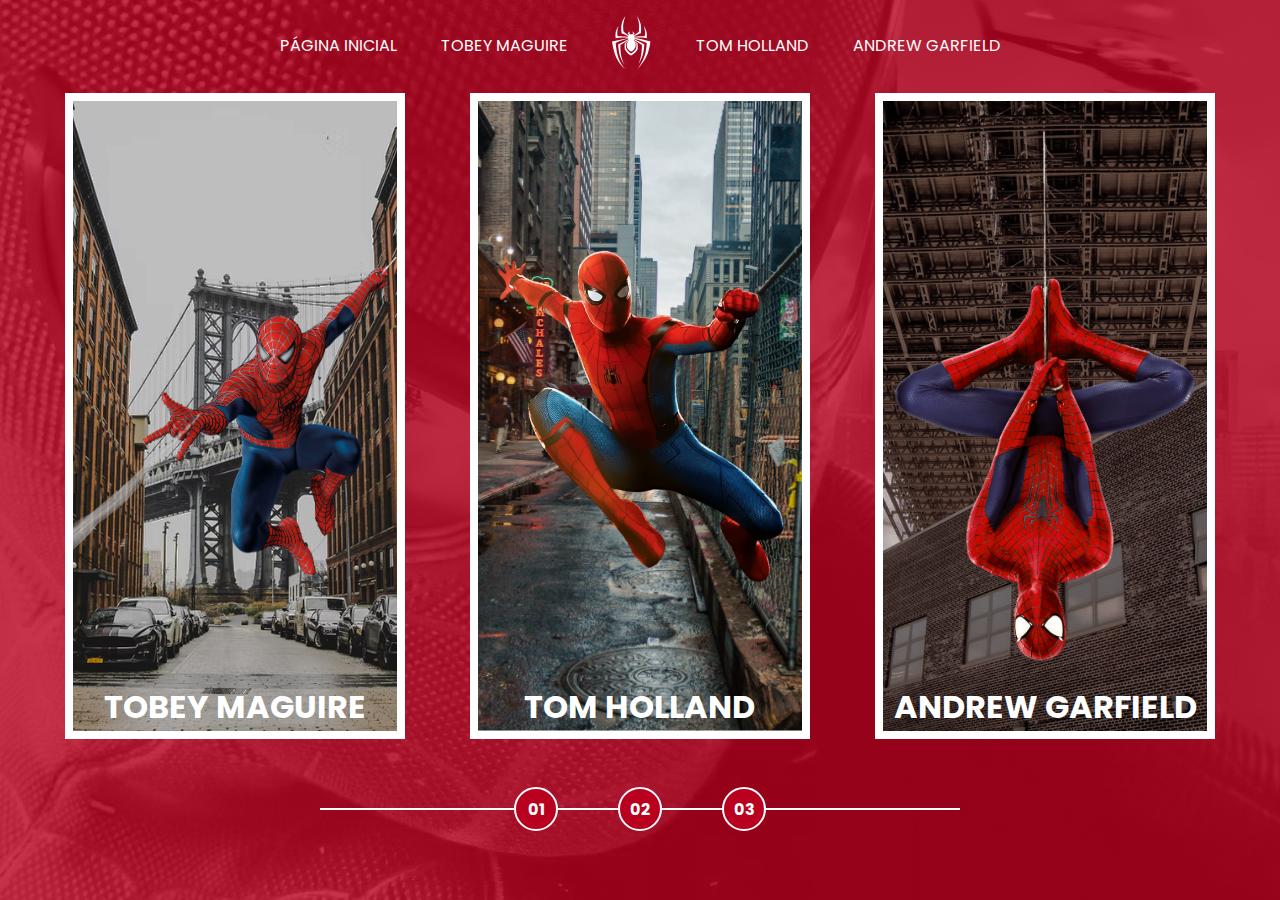
==== index.html @ 3a8f6d0c "commit" ====
<!DOCTYPE html>
<html lang="pt-br">
<head>
  <meta charset="UTF-8">
  <meta name="viewport" content="width=device-width, initial-scale=1.0">
  
  <!-- styles -->
  <link rel="stylesheet" href="/assets/css/home-page-styles.css">

  <!-- script -->
  <script src="/assets/scripts/card-hover-animation.js"></script>

  <title>Spider Man | Multiversus</title>
</head>
<body>
  <nav class="s-menu">
    <ul>
      <li class="s-menu__item">
        <a href="#">Página Inicial</a>
      </li>
      <li class="s-menu__item">
        <a href="/pages/tobey-maguire/spiderman1.html">Tobey Maguire</a>
      </li>
      <li class="s-menu__item s-menu__icon">
        <img src="/assets/images/icons/spider.svg" alt="">
      </li>
      <li class="s-menu__item">
        <a href="#">Tom Holland</a>
      </li>
      <li class="s-menu__item">
        <a href="#">Andrew Garfield</a>
      </li>
    </ul>
  </nav>
  <div class="s-container">
    <a href="/pages/tobey-maguire/spiderman1.html" class="s-card" id="spider-man-01">
      <img class="s-card__background" src="/assets/images/pic-sm-bg-01.jpg" alt="">
      <img class="s-card__image" src="/assets/images/spider-man-01.png" alt="">
      <h2 class="s-card__title">Tobey Maguire</h2>
    </a>
    <a href="#" class="s-card" id="spider-man-02">
      <img class="s-card__background" src="/assets/images/pic-sm-bg-02.jpg" alt="">
      <img class="s-card__image" src="/assets/images/spider-man-02.png" alt="">
      <h2 class="s-card__title">Tom Holland</h2>
    </a>
    <a href="#" class="s-card" id="spider-man-03">
      <img class="s-card__background" src="/assets/images/pic-sm-bg-03.jpg" alt="">
      <img class="s-card__image" src="/assets/images/spider-man-03.png" alt="">
      <h2 class="s-card__title">Andrew Garfield</h2>
    </a>
  </div>

  <div class="s-controller">
    <div class="s-controller__button">
      01
    </div>
    <div class="s-controller__button">
      02
    </div>
    <div class="s-controller__button">
      03
    </div>
    <div class="s-controller__line"></div>
  </div>
</body>
</html>
---- assets/css/home-page-styles.css ----
@import url("/assets/css/reset.css");
@import url("/assets/css/global.css");

body{
  background-color: var(--primary-color);
}

body::before{
  content: "";
  background-image: url("/assets/images/spider-man-background.jpg");
  background-repeat: no-repeat;
  background-position: center;
  background-size: cover;
  width: 100%;
  height: 100%;
  position: absolute;
  opacity: 0.2;
  transition: background-image 0.5s ease-in-out, opacity 0.5s ease-in-out;
}

.s-menu{
  padding: 1rem 0;
  width: 100%;
  text-align: center;
  position: relative;
}

.s-menu__item{
  display: inline-block;
  text-transform: uppercase;
  margin: 0 1.25rem;
}

.s-menu__icon{
  width: 2.5rem;
  margin: 0 1.25rem;
  vertical-align: middle;
}

.s-container{
  position: relative;
  display: flex;
  align-items: center;
  justify-content: space-evenly;
}

.s-card{
  border: 0.5rem solid #fff;
  width: calc(100% / 3 - 8%);
  height: 70vh;
  position: relative;
  transition: filter 0.5s ease-in-out;
}

.s-card__background{
  width: 100%;
  height: 100%;
  object-fit: cover;
  position: absolute;
  opacity: 1;
  transition: opacity 1s ease-in-out;
}

.s-card__image{
  width: 100%;
  height: 100%;
  object-fit: contain;
  position: relative;
  transition: 0.5s ease-in-out;
}

.s-card__title{
  font-size: 2rem;
  text-transform: uppercase;
  text-align: center;
  position: absolute;
  width: 100%;
  bottom: 0;
  transition: bottom 0.5s ease-in-out;
}

.s-controller{
  position: relative;
  display: flex;
  justify-content: center;
  align-items: center;
  margin-top: 3rem;
}

.s-controller__button{
  display: flex;
  align-items: center;
  justify-content: center;
  width: 2.5rem;
  height: 2.5rem;
  border: 2px solid #fff;
  border-radius: 50%;
  background-color: var(--primary-color);
  text-align: center;
  font-size: 1rem;
  font-weight: bold;
  cursor: pointer;
  z-index: 1;
  transition: transform 0.3s ease-in-out;
}

.s-controller__button:hover{
  transform: scale(1.1);
}

.s-controller__button:nth-child(2){
  margin: 0 3.75rem;
}

.s-controller__line{
  background-color: #fff;
  width: 50%;
  height: 2px;
  position: absolute;
}

/* hover animation */

.s-card--hovered .s-card__background{
  cursor: pointer;
  opacity: 0;
}

.s-card--hovered .s-card__image{
  transform: scale(1.4);
  filter: drop-shadow(30px 10px 4px rgba(0, 0, 0, 0.5));
}

body#spider-man-01-hovered::before{
  background-image: url("/assets/images/pic-sm-bg-01.jpg");
}

body#spider-man-02-hovered::before{
  background-image: url("/assets/images/pic-sm-bg-02.jpg");
}

body#spider-man-03-hovered::before{
  background-image: url("/assets/images/pic-sm-bg-03.jpg");
}

body[id^="spider-man-"]::before{
  opacity: 1;
}

body[id^="spider-man-"] .s-card:not(.s-card--hovered){
  filter: grayscale(100%);
}

.s-card--hovered .s-card__title{
  bottom: 50%;
}
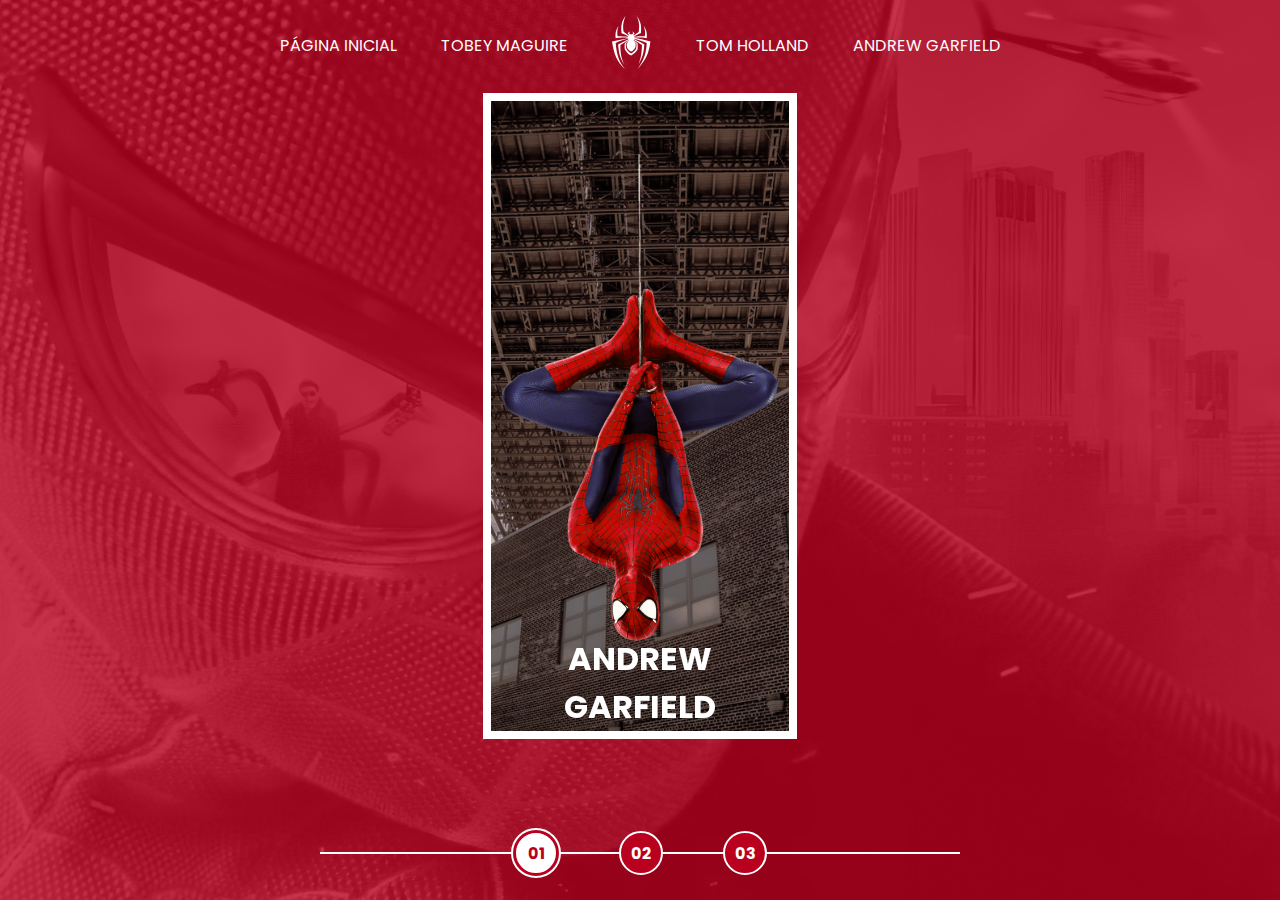
==== commit 8f5b2512: "commit" ====
--- a/index.html
+++ b/index.html
@@ -25,33 +25,34 @@
         <img src="/assets/images/icons/spider.svg" alt="">
       </li>
       <li class="s-menu__item">
-        <a href="#">Tom Holland</a>
+        <a href="/pages/tom-holland/spiderman1.html">Tom Holland</a>
       </li>
       <li class="s-menu__item">
-        <a href="#">Andrew Garfield</a>
+        <a href="/pages/andrew-garfield/spiderman1.html">Andrew Garfield</a>
       </li>
     </ul>
   </nav>
   <div class="s-container">
-    <a href="/pages/tobey-maguire/spiderman1.html" class="s-card" id="spider-man-01">
-      <img class="s-card__background" src="/assets/images/pic-sm-bg-01.jpg" alt="">
-      <img class="s-card__image" src="/assets/images/spider-man-01.png" alt="">
-      <h2 class="s-card__title">Tobey Maguire</h2>
-    </a>
-    <a href="#" class="s-card" id="spider-man-02">
-      <img class="s-card__background" src="/assets/images/pic-sm-bg-02.jpg" alt="">
-      <img class="s-card__image" src="/assets/images/spider-man-02.png" alt="">
-      <h2 class="s-card__title">Tom Holland</h2>
-    </a>
-    <a href="#" class="s-card" id="spider-man-03">
-      <img class="s-card__background" src="/assets/images/pic-sm-bg-03.jpg" alt="">
-      <img class="s-card__image" src="/assets/images/spider-man-03.png" alt="">
-      <h2 class="s-card__title">Andrew Garfield</h2>
-    </a>
+    <div class="s-cards-carousel">
+      <a href="/pages/tobey-maguire/spiderman1.html" class="s-card" id="spider-man-01">
+        <img class="s-card__background" src="/assets/images/pic-sm-bg-01.jpg" alt="">
+        <img class="s-card__image" src="/assets/images/spider-man-01.png" alt="">
+        <h2 class="s-card__title">Tobey Maguire</h2>
+      </a>
+      <a href="/pages/tom-holland/spiderman1.html" class="s-card" id="spider-man-02">
+        <img class="s-card__background" src="/assets/images/pic-sm-bg-02.jpg" alt="">
+        <img class="s-card__image" src="/assets/images/spider-man-02.png" alt="">
+        <h2 class="s-card__title">Tom Holland</h2>
+      </a>
+      <a href="/pages/andrew-garfield/spiderman1.html" class="s-card" id="spider-man-03">
+        <img class="s-card__background" src="/assets/images/pic-sm-bg-03.jpg" alt="">
+        <img class="s-card__image" src="/assets/images/spider-man-03.png" alt="">
+        <h2 class="s-card__title">Andrew Garfield</h2>
+      </a>
+    </div>
   </div>
-
   <div class="s-controller">
-    <div class="s-controller__button">
+    <div class="s-controller__button s-controller__button--active">
       01
     </div>
     <div class="s-controller__button">
--- a/assets/css/home-page-styles.css
+++ b/assets/css/home-page-styles.css
@@ -46,10 +46,14 @@
 
 .s-card{
   border: 0.5rem solid #fff;
-  width: calc(100% / 3 - 8%);
+  width: calc(100vw / 3 - 10%);
   height: 70vh;
-  position: relative;
+  position: absolute;
   transition: filter 0.5s ease-in-out;
+}
+
+.s-card:nth-child(1){
+  transform: rotateY(0deg);
 }
 
 .s-card__background{
@@ -80,11 +84,13 @@
 }
 
 .s-controller{
-  position: relative;
+  position: absolute;
   display: flex;
   justify-content: center;
   align-items: center;
   margin-top: 3rem;
+  bottom: 1.5rem;
+  width: 100%;
 }
 
 .s-controller__button{
@@ -110,6 +116,13 @@
 
 .s-controller__button:nth-child(2){
   margin: 0 3.75rem;
+}
+
+.s-controller__button--active{
+  background-color: #fff;
+  color: var(--primary-color);
+  border: 0.1875rem solid var(--primary-color);
+  outline: 0.125rem solid #fff;
 }
 
 .s-controller__line{
@@ -153,4 +166,9 @@
 
 .s-card--hovered .s-card__title{
   bottom: 50%;
+}
+
+.s-cards-carousel{
+  display: flex;
+  justify-content: center;
 }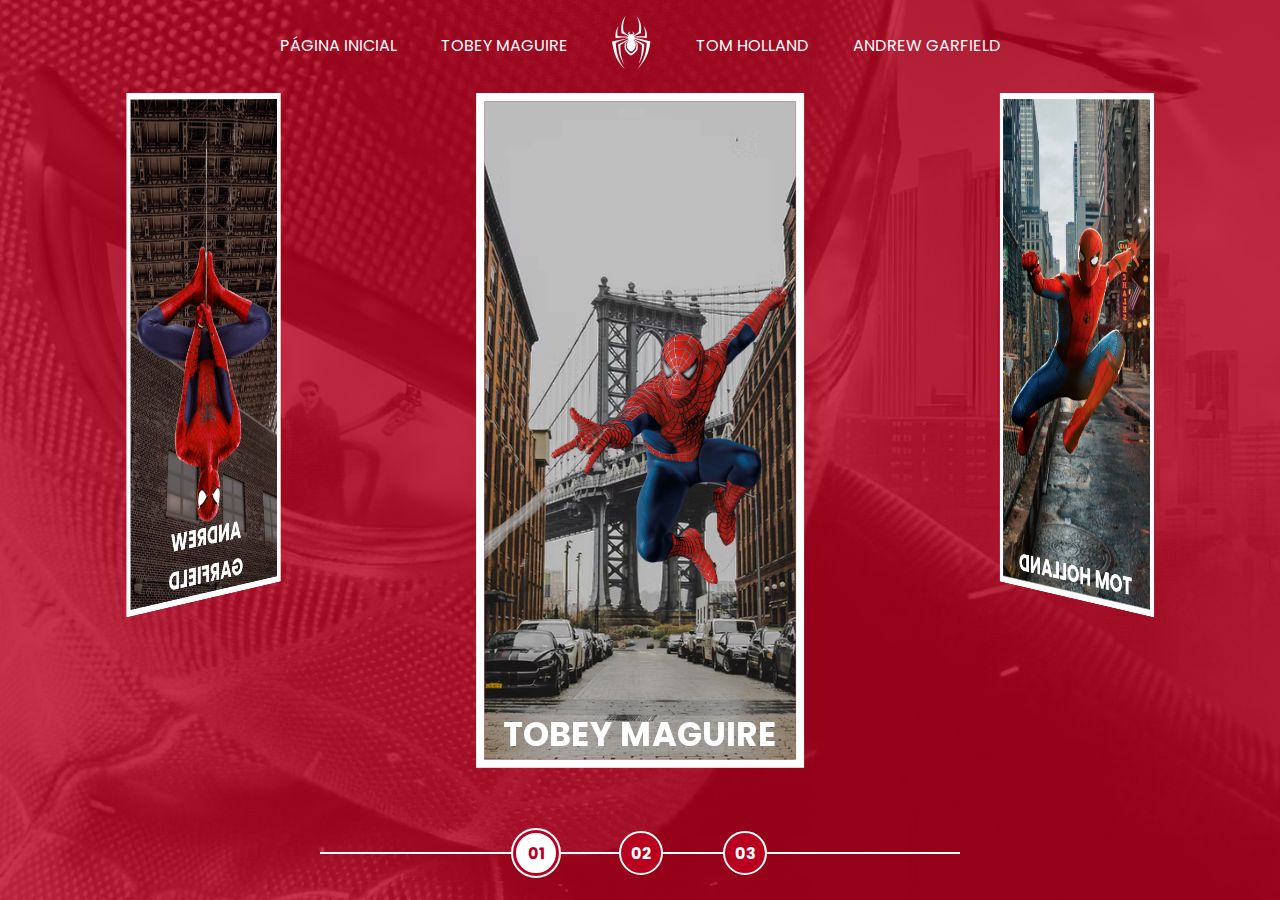
==== commit 502b31fd: "commit" ====
--- a/index.html
+++ b/index.html
@@ -8,7 +8,7 @@
   <link rel="stylesheet" href="/assets/css/home-page-styles.css">
 
   <!-- script -->
-  <script src="/assets/scripts/card-hover-animation.js"></script>
+  <script src="/assets/scripts/script.js"></script>
 
   <title>Spider Man | Multiversus</title>
 </head>
@@ -33,7 +33,7 @@
     </ul>
   </nav>
   <div class="s-container">
-    <div class="s-cards-carousel">
+    <div class="s-cards-carousel" style="transform: translateZ(-40vw) rotateY(0deg);">
       <a href="/pages/tobey-maguire/spiderman1.html" class="s-card" id="spider-man-01">
         <img class="s-card__background" src="/assets/images/pic-sm-bg-01.jpg" alt="">
         <img class="s-card__image" src="/assets/images/spider-man-01.png" alt="">
@@ -52,13 +52,13 @@
     </div>
   </div>
   <div class="s-controller">
-    <div class="s-controller__button s-controller__button--active">
+    <div id="1" onclick="selectCarouselItem(this)" class="s-controller__button s-controller__button--active">
       01
     </div>
-    <div class="s-controller__button">
+    <div id="2" onclick="selectCarouselItem(this)" class="s-controller__button">
       02
     </div>
-    <div class="s-controller__button">
+    <div id="3" onclick="selectCarouselItem(this)" class="s-controller__button">
       03
     </div>
     <div class="s-controller__line"></div>
--- a/assets/css/home-page-styles.css
+++ b/assets/css/home-page-styles.css
@@ -42,18 +42,27 @@
   display: flex;
   align-items: center;
   justify-content: space-evenly;
+  perspective: 3000px;
 }
 
 .s-card{
   border: 0.5rem solid #fff;
-  width: calc(100vw / 3 - 10%);
+  width: 100%;
   height: 70vh;
   position: absolute;
   transition: filter 0.5s ease-in-out;
 }
 
 .s-card:nth-child(1){
-  transform: rotateY(0deg);
+  transform: rotateY(0deg) translateZ(50vw);
+}
+
+.s-card:nth-child(2){
+  transform: rotateY(120deg) translateZ(50vw);
+}
+
+.s-card:nth-child(3){
+  transform: rotateY(240deg) translateZ(50vw);
 }
 
 .s-card__background{
@@ -171,4 +180,7 @@
 .s-cards-carousel{
   display: flex;
   justify-content: center;
+  width: calc(100vw / 3 - 10%);
+  transform-style: preserve-3d;
+  transition:  transform 0.4s ease-in;
 }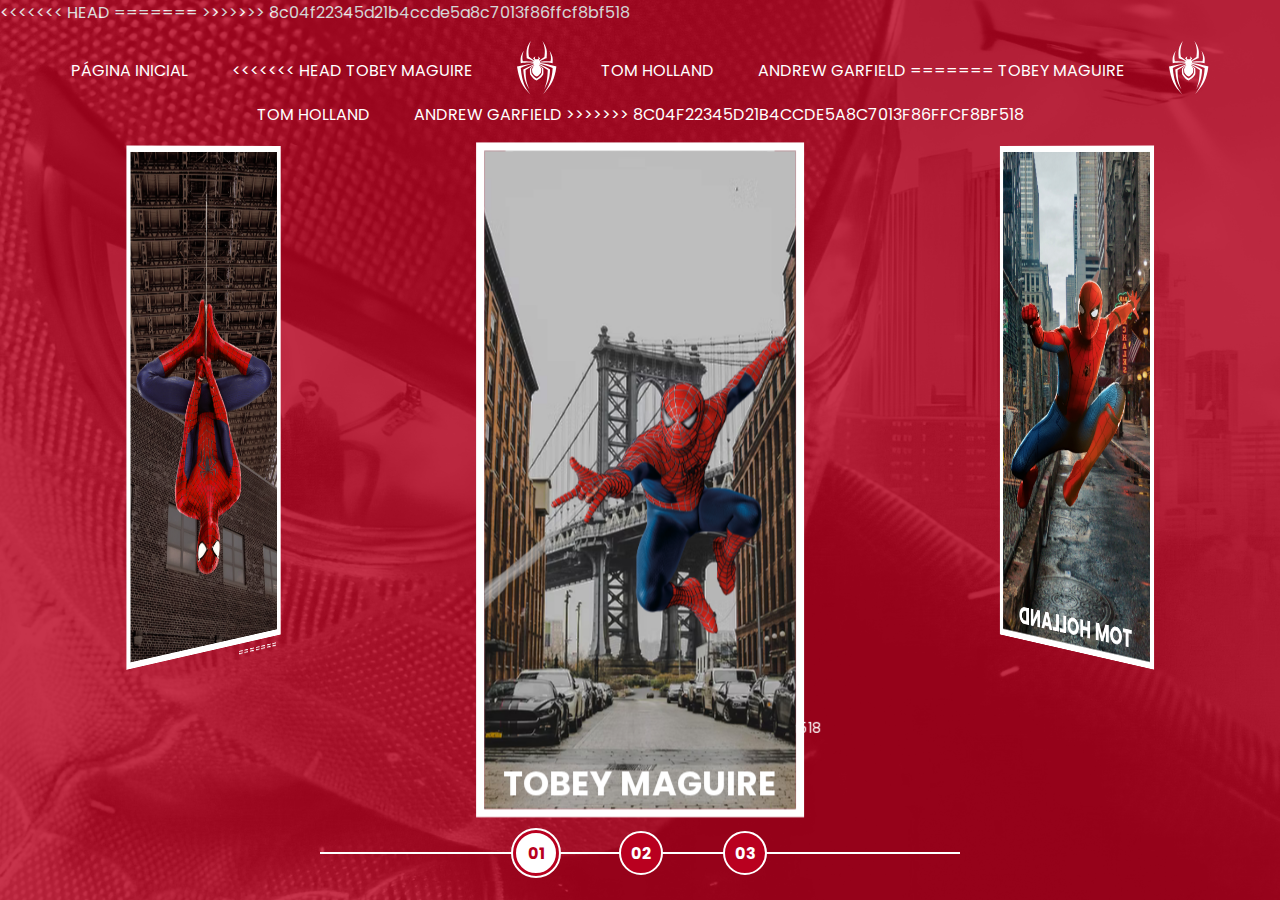
==== commit ed3502ff: "correção" ====
--- a/index.html
+++ b/index.html
@@ -5,10 +5,17 @@
   <meta name="viewport" content="width=device-width, initial-scale=1.0">
   
   <!-- styles -->
-  <link rel="stylesheet" href="/assets/css/home-page-styles.css">
+<<<<<<< HEAD
+  <link rel="stylesheet" href="./assets/css/home-page-styles.css">
 
   <!-- script -->
-  <script src="/assets/scripts/script.js"></script>
+  <script src="./assets/scripts/script.js"></script>
+=======
+  <link rel="stylesheet" href="assets/css/home-page-styles.css">
+
+  <!-- script -->
+  <script src="assets/scripts/script.js"></script>
+>>>>>>> 8c04f22345d21b4ccde5a8c7013f86ffcf8bf518
 
   <title>Spider Man | Multiversus</title>
 </head>
@@ -19,34 +26,63 @@
         <a href="#">Página Inicial</a>
       </li>
       <li class="s-menu__item">
-        <a href="/pages/tobey-maguire/spiderman1.html">Tobey Maguire</a>
+<<<<<<< HEAD
+        <a href="./pages/tobey-maguire/spiderman1.html">Tobey Maguire</a>
       </li>
       <li class="s-menu__item s-menu__icon">
-        <img src="/assets/images/icons/spider.svg" alt="">
+        <img src="./assets/images/icons/spider.svg" alt="">
       </li>
       <li class="s-menu__item">
-        <a href="/pages/tom-holland/spiderman1.html">Tom Holland</a>
+        <a href="./pages/tom-holland/spiderman1.html">Tom Holland</a>
       </li>
       <li class="s-menu__item">
-        <a href="/pages/andrew-garfield/spiderman1.html">Andrew Garfield</a>
+        <a href="./pages/andrew-garfield/spiderman1.html">Andrew Garfield</a>
+=======
+        <a href="pages/tobey-maguire/spiderman1.html">Tobey Maguire</a>
+      </li>
+      <li class="s-menu__item s-menu__icon">
+        <img src="assets/images/icons/spider.svg" alt="">
+      </li>
+      <li class="s-menu__item">
+        <a href="pages/tom-holland/spiderman1.html">Tom Holland</a>
+      </li>
+      <li class="s-menu__item">
+        <a href="pages/andrew-garfield/spiderman1.html">Andrew Garfield</a>
+>>>>>>> 8c04f22345d21b4ccde5a8c7013f86ffcf8bf518
       </li>
     </ul>
   </nav>
   <div class="s-container">
     <div class="s-cards-carousel" style="transform: translateZ(-40vw) rotateY(0deg);">
-      <a href="/pages/tobey-maguire/spiderman1.html" class="s-card" id="spider-man-01">
-        <img class="s-card__background" src="/assets/images/pic-sm-bg-01.jpg" alt="">
-        <img class="s-card__image" src="/assets/images/spider-man-01.png" alt="">
+<<<<<<< HEAD
+      <a href="./pages/tobey-maguire/spiderman1.html" class="s-card" id="spider-man-01">
+        <img class="s-card__background" src="./assets/images/pic-sm-bg-01.jpg" alt="">
+        <img class="s-card__image" src="./assets/images/spider-man-01.png" alt="">
         <h2 class="s-card__title">Tobey Maguire</h2>
       </a>
-      <a href="/pages/tom-holland/spiderman1.html" class="s-card" id="spider-man-02">
-        <img class="s-card__background" src="/assets/images/pic-sm-bg-02.jpg" alt="">
-        <img class="s-card__image" src="/assets/images/spider-man-02.png" alt="">
+      <a href="./pages/tom-holland/spiderman1.html" class="s-card" id="spider-man-02">
+        <img class="s-card__background" src="./assets/images/pic-sm-bg-02.jpg" alt="">
+        <img class="s-card__image" src="./assets/images/spider-man-02.png" alt="">
         <h2 class="s-card__title">Tom Holland</h2>
       </a>
-      <a href="/pages/andrew-garfield/spiderman1.html" class="s-card" id="spider-man-03">
-        <img class="s-card__background" src="/assets/images/pic-sm-bg-03.jpg" alt="">
-        <img class="s-card__image" src="/assets/images/spider-man-03.png" alt="">
+      <a href="./pages/andrew-garfield/spiderman1.html" class="s-card" id="spider-man-03">
+        <img class="s-card__background" src="./assets/images/pic-sm-bg-03.jpg" alt="">
+        <img class="s-card__image" src="./assets/images/spider-man-03.png" alt="">
+=======
+      <a href="pages/tobey-maguire/spiderman1.html" class="s-card" id="spider-man-01">
+        <img class="s-card__background" src="assets/images/pic-sm-bg-01.jpg" alt="">
+        <img class="s-card__image" src="assets/images/spider-man-01.png" alt="">
+        <h2 class="s-card__title">Tobey Maguire</h2>
+      </a>
+      <a href="pages/tom-holland/spiderman1.html" class="s-card" id="spider-man-02">
+        <img class="s-card__background" src="assets/images/pic-sm-bg-02.jpg" alt="">
+        <img class="s-card__image" src="assets/images/spider-man-02.png" alt="">
+        <h2 class="s-card__title">Tom Holland</h2>
+      </a>
+      <a href="pages/andrew-garfield/spiderman1.html" class="s-card" id="spider-man-03">
+        <img class="s-card__background" src="assets/images/pic-sm-bg-03.jpg" alt="">
+        <img class="s-card__image" src="assets/images/spider-man-03.png" alt="">
+>>>>>>> 8c04f22345d21b4ccde5a8c7013f86ffcf8bf518
         <h2 class="s-card__title">Andrew Garfield</h2>
       </a>
     </div>
--- a/assets/css/home-page-styles.css
+++ b/assets/css/home-page-styles.css
@@ -1,5 +1,5 @@
-@import url("/assets/css/reset.css");
-@import url("/assets/css/global.css");
+@import url("reset.css");
+@import url("global.css");
 
 body{
   background-color: var(--primary-color);
@@ -7,7 +7,7 @@
 
 body::before{
   content: "";
-  background-image: url("/assets/images/spider-man-background.jpg");
+  background-image: url("../images/spider-man-background.jpg");
   background-repeat: no-repeat;
   background-position: center;
   background-size: cover;
@@ -154,15 +154,15 @@
 }
 
 body#spider-man-01-hovered::before{
-  background-image: url("/assets/images/pic-sm-bg-01.jpg");
+  background-image: url("../images/pic-sm-bg-01.jpg");
 }
 
 body#spider-man-02-hovered::before{
-  background-image: url("/assets/images/pic-sm-bg-02.jpg");
+  background-image: url("../images/pic-sm-bg-02.jpg");
 }
 
 body#spider-man-03-hovered::before{
-  background-image: url("/assets/images/pic-sm-bg-03.jpg");
+  background-image: url("../images/pic-sm-bg-03.jpg");
 }
 
 body[id^="spider-man-"]::before{
--- a/assets/css/home-page-styles.css
+++ b/assets/css/home-page-styles.css
@@ -1,5 +1,5 @@
-@import url("/assets/css/reset.css");
-@import url("/assets/css/global.css");
+@import url("reset.css");
+@import url("global.css");
 
 body{
   background-color: var(--primary-color);
@@ -7,7 +7,7 @@
 
 body::before{
   content: "";
-  background-image: url("/assets/images/spider-man-background.jpg");
+  background-image: url("../images/spider-man-background.jpg");
   background-repeat: no-repeat;
   background-position: center;
   background-size: cover;
@@ -154,15 +154,15 @@
 }
 
 body#spider-man-01-hovered::before{
-  background-image: url("/assets/images/pic-sm-bg-01.jpg");
+  background-image: url("../images/pic-sm-bg-01.jpg");
 }
 
 body#spider-man-02-hovered::before{
-  background-image: url("/assets/images/pic-sm-bg-02.jpg");
+  background-image: url("../images/pic-sm-bg-02.jpg");
 }
 
 body#spider-man-03-hovered::before{
-  background-image: url("/assets/images/pic-sm-bg-03.jpg");
+  background-image: url("../images/pic-sm-bg-03.jpg");
 }
 
 body[id^="spider-man-"]::before{
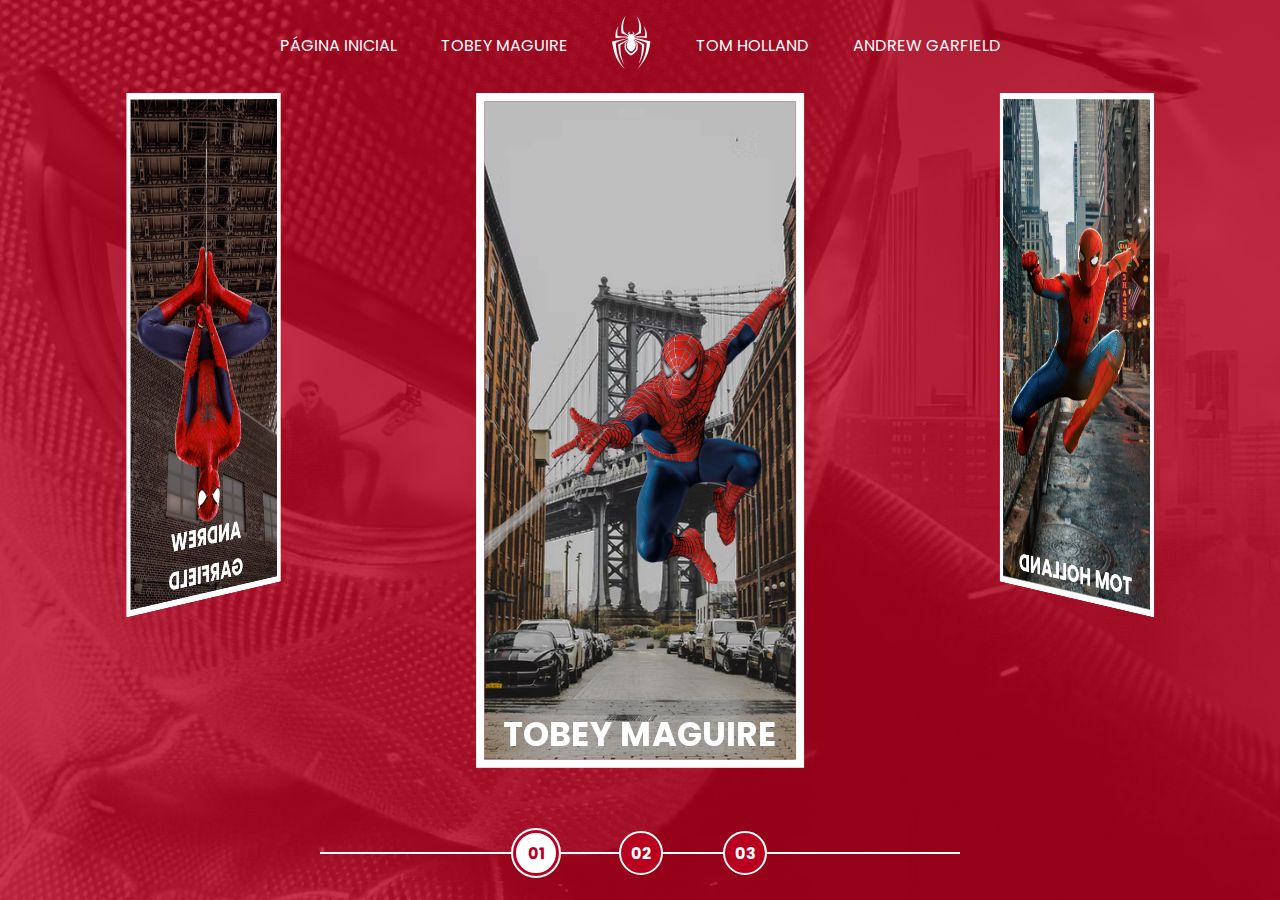
==== commit a80e3360: "correção locais" ====
--- a/index.html
+++ b/index.html
@@ -5,17 +5,10 @@
   <meta name="viewport" content="width=device-width, initial-scale=1.0">
   
   <!-- styles -->
-<<<<<<< HEAD
   <link rel="stylesheet" href="./assets/css/home-page-styles.css">
 
   <!-- script -->
   <script src="./assets/scripts/script.js"></script>
-=======
-  <link rel="stylesheet" href="assets/css/home-page-styles.css">
-
-  <!-- script -->
-  <script src="assets/scripts/script.js"></script>
->>>>>>> 8c04f22345d21b4ccde5a8c7013f86ffcf8bf518
 
   <title>Spider Man | Multiversus</title>
 </head>
@@ -26,7 +19,6 @@
         <a href="#">Página Inicial</a>
       </li>
       <li class="s-menu__item">
-<<<<<<< HEAD
         <a href="./pages/tobey-maguire/spiderman1.html">Tobey Maguire</a>
       </li>
       <li class="s-menu__item s-menu__icon">
@@ -37,24 +29,11 @@
       </li>
       <li class="s-menu__item">
         <a href="./pages/andrew-garfield/spiderman1.html">Andrew Garfield</a>
-=======
-        <a href="pages/tobey-maguire/spiderman1.html">Tobey Maguire</a>
-      </li>
-      <li class="s-menu__item s-menu__icon">
-        <img src="assets/images/icons/spider.svg" alt="">
-      </li>
-      <li class="s-menu__item">
-        <a href="pages/tom-holland/spiderman1.html">Tom Holland</a>
-      </li>
-      <li class="s-menu__item">
-        <a href="pages/andrew-garfield/spiderman1.html">Andrew Garfield</a>
->>>>>>> 8c04f22345d21b4ccde5a8c7013f86ffcf8bf518
       </li>
     </ul>
   </nav>
   <div class="s-container">
     <div class="s-cards-carousel" style="transform: translateZ(-40vw) rotateY(0deg);">
-<<<<<<< HEAD
       <a href="./pages/tobey-maguire/spiderman1.html" class="s-card" id="spider-man-01">
         <img class="s-card__background" src="./assets/images/pic-sm-bg-01.jpg" alt="">
         <img class="s-card__image" src="./assets/images/spider-man-01.png" alt="">
@@ -68,21 +47,6 @@
       <a href="./pages/andrew-garfield/spiderman1.html" class="s-card" id="spider-man-03">
         <img class="s-card__background" src="./assets/images/pic-sm-bg-03.jpg" alt="">
         <img class="s-card__image" src="./assets/images/spider-man-03.png" alt="">
-=======
-      <a href="pages/tobey-maguire/spiderman1.html" class="s-card" id="spider-man-01">
-        <img class="s-card__background" src="assets/images/pic-sm-bg-01.jpg" alt="">
-        <img class="s-card__image" src="assets/images/spider-man-01.png" alt="">
-        <h2 class="s-card__title">Tobey Maguire</h2>
-      </a>
-      <a href="pages/tom-holland/spiderman1.html" class="s-card" id="spider-man-02">
-        <img class="s-card__background" src="assets/images/pic-sm-bg-02.jpg" alt="">
-        <img class="s-card__image" src="assets/images/spider-man-02.png" alt="">
-        <h2 class="s-card__title">Tom Holland</h2>
-      </a>
-      <a href="pages/andrew-garfield/spiderman1.html" class="s-card" id="spider-man-03">
-        <img class="s-card__background" src="assets/images/pic-sm-bg-03.jpg" alt="">
-        <img class="s-card__image" src="assets/images/spider-man-03.png" alt="">
->>>>>>> 8c04f22345d21b4ccde5a8c7013f86ffcf8bf518
         <h2 class="s-card__title">Andrew Garfield</h2>
       </a>
     </div>
